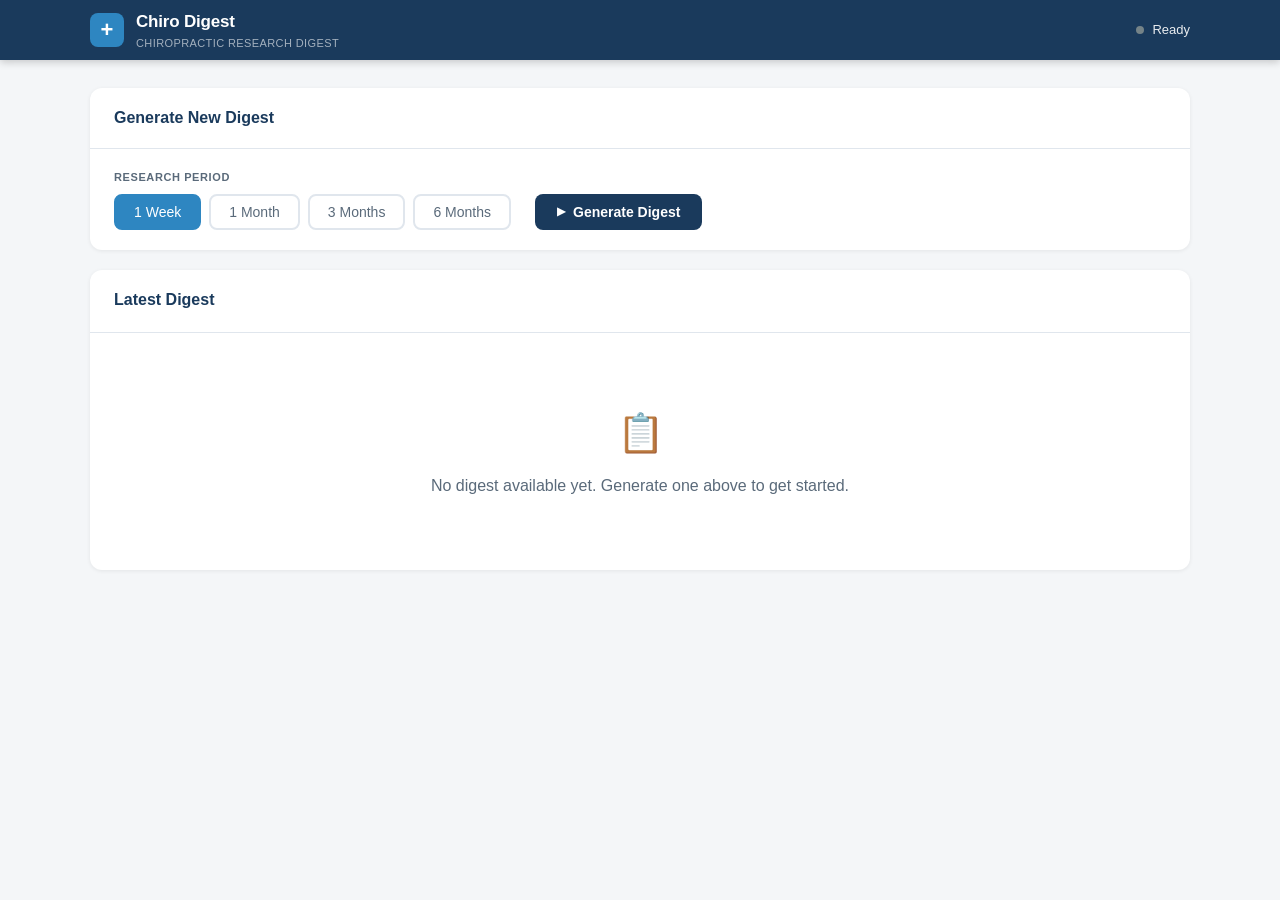
==== static/index.html @ 6b2f0325 "Add frontend web app with period selection - Serve static frontend from FastAPI at / (index.html, st" ====
<!DOCTYPE html>
<html lang="en">
<head>
  <meta charset="UTF-8">
  <meta name="viewport" content="width=device-width, initial-scale=1.0">
  <title>Chiro Digest</title>
  <link rel="stylesheet" href="/static/style.css">
</head>
<body>

  <header class="header">
    <div class="header-inner">
      <div class="brand">
        <div class="brand-icon">+</div>
        <div>
          <div class="brand-name">Chiro Digest</div>
          <div class="brand-sub">Chiropractic Research Digest</div>
        </div>
      </div>
      <div class="header-status">
        <span class="status-dot idle" id="status-dot"></span>
        <span id="status-text">Ready</span>
      </div>
    </div>
  </header>

  <main class="main">
    <div class="container">

      <!-- Control Panel -->
      <section class="panel">
        <div class="panel-header">
          <h2 class="panel-title">Generate New Digest</h2>
        </div>
        <div class="controls-body">
          <div class="period-group">
            <label class="control-label">Research Period</label>
            <div class="period-buttons">
              <button class="period-btn active" data-period="week">1 Week</button>
              <button class="period-btn" data-period="month">1 Month</button>
              <button class="period-btn" data-period="3months">3 Months</button>
              <button class="period-btn" data-period="6months">6 Months</button>
            </div>
          </div>
          <button class="generate-btn" id="generate-btn">
            <span class="btn-icon">&#9654;</span>
            Generate Digest
          </button>
        </div>
        <div class="progress-bar" id="progress-bar" style="display:none">
          <div class="progress-bar-inner"></div>
        </div>
        <div class="run-status" id="run-status" style="display:none"></div>
      </section>

      <!-- Digest Panel -->
      <section class="panel" id="digest-panel">
        <div class="panel-header">
          <div>
            <h2 class="panel-title" id="digest-title">Latest Digest</h2>
            <p class="panel-subtitle" id="digest-subtitle"></p>
          </div>
          <a class="pdf-btn" id="pdf-btn" style="display:none" target="_blank" rel="noopener">
            &#8595; Download PDF
          </a>
        </div>
        <div class="papers-grid" id="papers-grid">
          <div class="empty-state">
            <div class="empty-icon">&#128203;</div>
            <p>No digest available yet. Generate one above to get started.</p>
          </div>
        </div>
      </section>

      <!-- History Panel -->
      <section class="panel" id="history-panel" style="display:none">
        <div class="panel-header">
          <h2 class="panel-title">Previous Digests</h2>
        </div>
        <ul class="history-list" id="history-list"></ul>
      </section>

    </div>
  </main>

  <script src="/static/app.js"></script>
</body>
</html>
---- static/style.css ----
:root {
  --dark-blue: #1a3a5c;
  --accent: #2e86c1;
  --accent-light: #5dade2;
  --light-gray: #f4f6f8;
  --mid-gray: #e0e6ed;
  --text-primary: #1a2332;
  --text-secondary: #5a6a7a;
  --white: #ffffff;
  --success: #27ae60;
  --error: #e74c3c;
  --warning: #f0a500;
}

* { margin: 0; padding: 0; box-sizing: border-box; }

body {
  font-family: -apple-system, BlinkMacSystemFont, 'Segoe UI', Roboto, sans-serif;
  background: var(--light-gray);
  color: var(--text-primary);
  min-height: 100vh;
  line-height: 1.5;
}

/* ── Header ─────────────────────────────────────────────────────────────── */
.header {
  background: var(--dark-blue);
  color: var(--white);
  padding: 0 24px;
  position: sticky;
  top: 0;
  z-index: 100;
  box-shadow: 0 2px 8px rgba(0,0,0,0.2);
}

.header-inner {
  max-width: 1100px;
  margin: 0 auto;
  height: 60px;
  display: flex;
  align-items: center;
  justify-content: space-between;
}

.brand {
  display: flex;
  align-items: center;
  gap: 12px;
}

.brand-icon {
  width: 34px;
  height: 34px;
  background: var(--accent);
  border-radius: 8px;
  display: flex;
  align-items: center;
  justify-content: center;
  font-size: 22px;
  font-weight: 700;
  color: white;
  line-height: 1;
}

.brand-name {
  font-size: 17px;
  font-weight: 700;
  letter-spacing: -0.2px;
}

.brand-sub {
  font-size: 11px;
  opacity: 0.6;
  text-transform: uppercase;
  letter-spacing: 0.4px;
}

.header-status {
  display: flex;
  align-items: center;
  gap: 8px;
  font-size: 13px;
  opacity: 0.9;
}

.status-dot {
  width: 8px;
  height: 8px;
  border-radius: 50%;
  flex-shrink: 0;
}

.status-dot.idle    { background: #7f8c8d; }
.status-dot.running { background: var(--warning); animation: pulse 1.2s infinite; }
.status-dot.success { background: var(--success); }
.status-dot.error   { background: var(--error); }

@keyframes pulse {
  0%, 100% { opacity: 1; transform: scale(1); }
  50%       { opacity: 0.5; transform: scale(1.4); }
}

/* ── Layout ─────────────────────────────────────────────────────────────── */
.main { padding: 28px 24px 48px; }

.container {
  max-width: 1100px;
  margin: 0 auto;
  display: flex;
  flex-direction: column;
  gap: 20px;
}

/* ── Panels ─────────────────────────────────────────────────────────────── */
.panel {
  background: var(--white);
  border-radius: 12px;
  box-shadow: 0 1px 4px rgba(0,0,0,0.07);
  overflow: hidden;
}

.panel-header {
  padding: 18px 24px;
  border-bottom: 1px solid var(--mid-gray);
  display: flex;
  align-items: center;
  justify-content: space-between;
  gap: 12px;
}

.panel-title {
  font-size: 16px;
  font-weight: 600;
  color: var(--dark-blue);
}

.panel-subtitle {
  font-size: 13px;
  color: var(--text-secondary);
  margin-top: 2px;
}

/* ── Controls ───────────────────────────────────────────────────────────── */
.controls-body {
  padding: 20px 24px;
  display: flex;
  align-items: flex-end;
  gap: 24px;
  flex-wrap: wrap;
}

.control-label {
  display: block;
  font-size: 11px;
  font-weight: 700;
  text-transform: uppercase;
  letter-spacing: 0.6px;
  color: var(--text-secondary);
  margin-bottom: 8px;
}

.period-buttons {
  display: flex;
  gap: 8px;
  flex-wrap: wrap;
}

.period-btn {
  padding: 8px 18px;
  border: 2px solid var(--mid-gray);
  border-radius: 8px;
  background: transparent;
  color: var(--text-secondary);
  font-size: 14px;
  font-weight: 500;
  cursor: pointer;
  transition: border-color 0.15s, color 0.15s, background 0.15s;
}

.period-btn:hover {
  border-color: var(--accent);
  color: var(--accent);
}

.period-btn.active {
  border-color: var(--accent);
  background: var(--accent);
  color: white;
}

.generate-btn {
  padding: 10px 22px;
  background: var(--dark-blue);
  color: white;
  border: none;
  border-radius: 8px;
  font-size: 14px;
  font-weight: 600;
  cursor: pointer;
  display: flex;
  align-items: center;
  gap: 8px;
  transition: background 0.15s;
  white-space: nowrap;
}

.generate-btn:hover:not(:disabled) { background: var(--accent); }

.generate-btn:disabled {
  opacity: 0.5;
  cursor: not-allowed;
}

.btn-icon { font-size: 11px; }

/* ── Progress / status bar ──────────────────────────────────────────────── */
.progress-bar {
  height: 3px;
  background: var(--mid-gray);
}

.progress-bar-inner {
  height: 100%;
  background: var(--accent);
  width: 30%;
  animation: slide 1.6s ease-in-out infinite;
}

@keyframes slide {
  0%   { transform: translateX(-100%); width: 30%; }
  50%  { width: 55%; }
  100% { transform: translateX(400%); width: 30%; }
}

.run-status {
  padding: 10px 24px;
  font-size: 13px;
  color: var(--text-secondary);
  background: var(--light-gray);
  border-top: 1px solid var(--mid-gray);
}

/* ── Empty state ────────────────────────────────────────────────────────── */
.papers-grid { padding: 20px 24px; display: flex; flex-direction: column; gap: 16px; }

.empty-state {
  text-align: center;
  padding: 52px 24px;
  color: var(--text-secondary);
}

.empty-icon { font-size: 38px; margin-bottom: 12px; }

/* ── Paper cards ────────────────────────────────────────────────────────── */
.paper-card {
  border: 1px solid var(--mid-gray);
  border-radius: 10px;
  overflow: hidden;
  transition: box-shadow 0.15s;
}

.paper-card:hover { box-shadow: 0 4px 14px rgba(0,0,0,0.08); }

.paper-card-header {
  padding: 14px 18px;
  background: var(--light-gray);
  display: flex;
  align-items: flex-start;
  gap: 12px;
}

.paper-number {
  width: 26px;
  height: 26px;
  background: var(--dark-blue);
  color: white;
  border-radius: 50%;
  display: flex;
  align-items: center;
  justify-content: center;
  font-size: 11px;
  font-weight: 700;
  flex-shrink: 0;
  margin-top: 1px;
}

.paper-title {
  font-size: 14px;
  font-weight: 600;
  color: var(--dark-blue);
  line-height: 1.45;
  flex: 1;
}

.relevance-stars {
  display: flex;
  gap: 1px;
  font-size: 13px;
  flex-shrink: 0;
  margin-top: 2px;
}

.star-filled { color: var(--warning); }
.star-empty  { color: var(--mid-gray); }

.paper-meta {
  padding: 10px 18px;
  font-size: 12px;
  color: var(--text-secondary);
  display: flex;
  gap: 18px;
  flex-wrap: wrap;
  border-bottom: 1px solid var(--mid-gray);
}

.paper-body {
  padding: 16px 18px;
  display: grid;
  grid-template-columns: 1fr 1fr;
  gap: 16px;
}

@media (max-width: 680px) { .paper-body { grid-template-columns: 1fr; } }

.paper-section-label {
  font-size: 10px;
  font-weight: 700;
  text-transform: uppercase;
  letter-spacing: 0.6px;
  color: var(--accent);
  margin-bottom: 4px;
}

.paper-section-text {
  font-size: 13.5px;
  line-height: 1.55;
  color: var(--text-primary);
}

.paper-footer {
  padding: 10px 18px;
  display: flex;
  align-items: center;
  gap: 8px;
  flex-wrap: wrap;
  border-top: 1px solid var(--mid-gray);
  background: var(--light-gray);
}

.tag {
  padding: 3px 10px;
  border-radius: 12px;
  font-size: 12px;
}

.tag-design { background: #e8f4fb; color: var(--accent); }
.tag-sample { background: var(--mid-gray); color: var(--text-secondary); }

.pubmed-link {
  margin-left: auto;
  color: var(--accent);
  text-decoration: none;
  font-size: 12px;
  font-weight: 500;
}

.pubmed-link:hover { text-decoration: underline; }

/* ── PDF button ─────────────────────────────────────────────────────────── */
.pdf-btn {
  padding: 8px 16px;
  background: var(--accent);
  color: white;
  border-radius: 8px;
  text-decoration: none;
  font-size: 13px;
  font-weight: 600;
  white-space: nowrap;
  transition: background 0.15s;
}

.pdf-btn:hover { background: var(--accent-light); }

/* ── History ────────────────────────────────────────────────────────────── */
.history-list { list-style: none; padding: 4px 0; }

.history-item {
  padding: 12px 24px;
  border-bottom: 1px solid var(--mid-gray);
  display: flex;
  align-items: center;
  justify-content: space-between;
  cursor: pointer;
  transition: background 0.1s;
}

.history-item:last-child { border-bottom: none; }
.history-item:hover { background: var(--light-gray); }
.history-item.active { background: #e8f4fb; }

.history-period { font-size: 14px; font-weight: 500; color: var(--dark-blue); }
.history-meta   { font-size: 12px; color: var(--text-secondary); margin-top: 1px; }
.history-count  { font-size: 12px; color: var(--text-secondary); flex-shrink: 0; }

.history-period-badge {
  display: inline-block;
  margin-left: 8px;
  padding: 1px 8px;
  border-radius: 10px;
  font-size: 11px;
  font-weight: 600;
  background: #e8f4fb;
  color: var(--accent);
  vertical-align: middle;
}
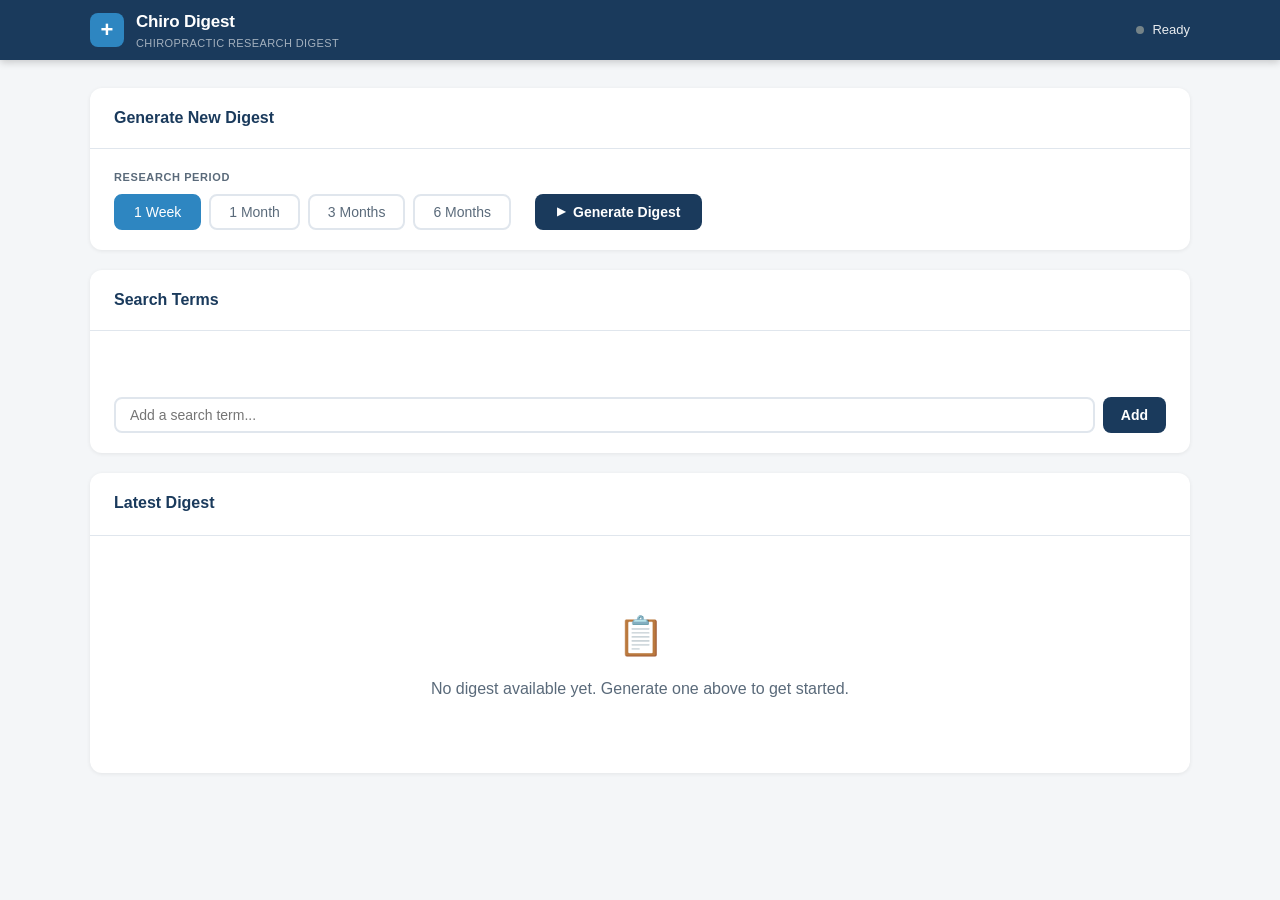
==== commit e9006bbc: "Add search terms management, digest delete, step-by-step status, 0-papers guard - GET/PUT /search-te" ====
--- a/static/index.html
+++ b/static/index.html
@@ -27,7 +27,7 @@
   <main class="main">
     <div class="container">
 
-      <!-- Control Panel -->
+      <!-- Generate Panel -->
       <section class="panel">
         <div class="panel-header">
           <h2 class="panel-title">Generate New Digest</h2>
@@ -47,10 +47,36 @@
             Generate Digest
           </button>
         </div>
-        <div class="progress-bar" id="progress-bar" style="display:none">
-          <div class="progress-bar-inner"></div>
+
+        <!-- Step progress (shown while running) -->
+        <div id="step-progress" style="display:none">
+          <div class="progress-bar">
+            <div class="progress-bar-inner"></div>
+          </div>
+          <div class="step-status" id="step-status"></div>
         </div>
+
         <div class="run-status" id="run-status" style="display:none"></div>
+      </section>
+
+      <!-- Search Terms Panel -->
+      <section class="panel">
+        <div class="panel-header">
+          <h2 class="panel-title">Search Terms</h2>
+          <div class="terms-actions">
+            <span class="terms-unsaved" id="terms-unsaved" style="display:none">Unsaved changes</span>
+            <button class="save-terms-btn" id="save-terms-btn" style="display:none">Save</button>
+          </div>
+        </div>
+        <div class="terms-body">
+          <div class="terms-chips" id="terms-chips">
+            <!-- chips rendered by JS -->
+          </div>
+          <div class="terms-add">
+            <input class="terms-input" id="terms-input" type="text" placeholder="Add a search term..." />
+            <button class="add-term-btn" id="add-term-btn">Add</button>
+          </div>
+        </div>
       </section>
 
       <!-- Digest Panel -->
--- a/static/style.css
+++ b/static/style.css
@@ -10,6 +10,7 @@
   --success: #27ae60;
   --error: #e74c3c;
   --warning: #f0a500;
+  --danger-light: #fdf2f2;
 }
 
 * { margin: 0; padding: 0; box-sizing: border-box; }
@@ -42,54 +43,22 @@
   justify-content: space-between;
 }
 
-.brand {
-  display: flex;
-  align-items: center;
-  gap: 12px;
-}
+.brand { display: flex; align-items: center; gap: 12px; }
 
 .brand-icon {
-  width: 34px;
-  height: 34px;
+  width: 34px; height: 34px;
   background: var(--accent);
   border-radius: 8px;
-  display: flex;
-  align-items: center;
-  justify-content: center;
-  font-size: 22px;
-  font-weight: 700;
-  color: white;
-  line-height: 1;
-}
-
-.brand-name {
-  font-size: 17px;
-  font-weight: 700;
-  letter-spacing: -0.2px;
-}
-
-.brand-sub {
-  font-size: 11px;
-  opacity: 0.6;
-  text-transform: uppercase;
-  letter-spacing: 0.4px;
-}
-
-.header-status {
-  display: flex;
-  align-items: center;
-  gap: 8px;
-  font-size: 13px;
-  opacity: 0.9;
-}
-
-.status-dot {
-  width: 8px;
-  height: 8px;
-  border-radius: 50%;
-  flex-shrink: 0;
-}
-
+  display: flex; align-items: center; justify-content: center;
+  font-size: 22px; font-weight: 700; color: white; line-height: 1;
+}
+
+.brand-name { font-size: 17px; font-weight: 700; letter-spacing: -0.2px; }
+.brand-sub  { font-size: 11px; opacity: 0.6; text-transform: uppercase; letter-spacing: 0.4px; }
+
+.header-status { display: flex; align-items: center; gap: 8px; font-size: 13px; opacity: 0.9; }
+
+.status-dot { width: 8px; height: 8px; border-radius: 50%; flex-shrink: 0; }
 .status-dot.idle    { background: #7f8c8d; }
 .status-dot.running { background: var(--warning); animation: pulse 1.2s infinite; }
 .status-dot.success { background: var(--success); }
@@ -106,9 +75,7 @@
 .container {
   max-width: 1100px;
   margin: 0 auto;
-  display: flex;
-  flex-direction: column;
-  gap: 20px;
+  display: flex; flex-direction: column; gap: 20px;
 }
 
 /* ── Panels ─────────────────────────────────────────────────────────────── */
@@ -122,263 +89,196 @@
 .panel-header {
   padding: 18px 24px;
   border-bottom: 1px solid var(--mid-gray);
-  display: flex;
-  align-items: center;
-  justify-content: space-between;
-  gap: 12px;
-}
-
-.panel-title {
-  font-size: 16px;
-  font-weight: 600;
-  color: var(--dark-blue);
-}
-
-.panel-subtitle {
-  font-size: 13px;
-  color: var(--text-secondary);
-  margin-top: 2px;
-}
-
-/* ── Controls ───────────────────────────────────────────────────────────── */
+  display: flex; align-items: center; justify-content: space-between; gap: 12px;
+}
+
+.panel-title   { font-size: 16px; font-weight: 600; color: var(--dark-blue); }
+.panel-subtitle { font-size: 13px; color: var(--text-secondary); margin-top: 2px; }
+
+/* ── Generate controls ──────────────────────────────────────────────────── */
 .controls-body {
   padding: 20px 24px;
-  display: flex;
-  align-items: flex-end;
-  gap: 24px;
-  flex-wrap: wrap;
+  display: flex; align-items: flex-end; gap: 24px; flex-wrap: wrap;
 }
 
 .control-label {
-  display: block;
-  font-size: 11px;
-  font-weight: 700;
-  text-transform: uppercase;
-  letter-spacing: 0.6px;
-  color: var(--text-secondary);
-  margin-bottom: 8px;
-}
-
-.period-buttons {
-  display: flex;
-  gap: 8px;
-  flex-wrap: wrap;
-}
+  display: block; font-size: 11px; font-weight: 700;
+  text-transform: uppercase; letter-spacing: 0.6px;
+  color: var(--text-secondary); margin-bottom: 8px;
+}
+
+.period-buttons { display: flex; gap: 8px; flex-wrap: wrap; }
 
 .period-btn {
   padding: 8px 18px;
   border: 2px solid var(--mid-gray);
-  border-radius: 8px;
-  background: transparent;
-  color: var(--text-secondary);
-  font-size: 14px;
-  font-weight: 500;
-  cursor: pointer;
-  transition: border-color 0.15s, color 0.15s, background 0.15s;
-}
-
-.period-btn:hover {
-  border-color: var(--accent);
-  color: var(--accent);
-}
-
-.period-btn.active {
-  border-color: var(--accent);
-  background: var(--accent);
-  color: white;
-}
+  border-radius: 8px; background: transparent;
+  color: var(--text-secondary); font-size: 14px; font-weight: 500;
+  cursor: pointer; transition: border-color 0.15s, color 0.15s, background 0.15s;
+}
+.period-btn:hover  { border-color: var(--accent); color: var(--accent); }
+.period-btn.active { border-color: var(--accent); background: var(--accent); color: white; }
 
 .generate-btn {
   padding: 10px 22px;
-  background: var(--dark-blue);
-  color: white;
-  border: none;
-  border-radius: 8px;
-  font-size: 14px;
-  font-weight: 600;
-  cursor: pointer;
-  display: flex;
-  align-items: center;
-  gap: 8px;
-  transition: background 0.15s;
-  white-space: nowrap;
-}
-
+  background: var(--dark-blue); color: white;
+  border: none; border-radius: 8px;
+  font-size: 14px; font-weight: 600; cursor: pointer;
+  display: flex; align-items: center; gap: 8px;
+  transition: background 0.15s; white-space: nowrap;
+}
 .generate-btn:hover:not(:disabled) { background: var(--accent); }
-
-.generate-btn:disabled {
-  opacity: 0.5;
-  cursor: not-allowed;
-}
-
+.generate-btn:disabled { opacity: 0.5; cursor: not-allowed; }
 .btn-icon { font-size: 11px; }
 
-/* ── Progress / status bar ──────────────────────────────────────────────── */
-.progress-bar {
-  height: 3px;
-  background: var(--mid-gray);
-}
-
+/* ── Step progress ───────────────────────────────────────────────────────── */
+.progress-bar { height: 3px; background: var(--mid-gray); }
 .progress-bar-inner {
-  height: 100%;
-  background: var(--accent);
-  width: 30%;
-  animation: slide 1.6s ease-in-out infinite;
-}
-
+  height: 100%; background: var(--accent);
+  width: 30%; animation: slide 1.6s ease-in-out infinite;
+}
 @keyframes slide {
   0%   { transform: translateX(-100%); width: 30%; }
   50%  { width: 55%; }
   100% { transform: translateX(400%); width: 30%; }
 }
 
+.step-status {
+  padding: 10px 24px;
+  font-size: 13px; font-weight: 500;
+  color: var(--accent);
+  background: #eaf4fb;
+  border-top: 1px solid #d0e8f5;
+}
+
 .run-status {
   padding: 10px 24px;
-  font-size: 13px;
-  color: var(--text-secondary);
-  background: var(--light-gray);
-  border-top: 1px solid var(--mid-gray);
-}
-
-/* ── Empty state ────────────────────────────────────────────────────────── */
+  font-size: 13px; color: var(--text-secondary);
+  background: var(--light-gray); border-top: 1px solid var(--mid-gray);
+}
+
+/* ── Search terms panel ─────────────────────────────────────────────────── */
+.terms-actions { display: flex; align-items: center; gap: 10px; }
+
+.terms-unsaved {
+  font-size: 12px; color: var(--warning); font-weight: 500;
+}
+
+.save-terms-btn {
+  padding: 6px 16px;
+  background: var(--success); color: white;
+  border: none; border-radius: 6px;
+  font-size: 13px; font-weight: 600; cursor: pointer;
+  transition: opacity 0.15s;
+}
+.save-terms-btn:hover { opacity: 0.85; }
+
+.terms-body { padding: 16px 24px 20px; }
+
+.terms-chips {
+  display: flex; flex-wrap: wrap; gap: 8px; margin-bottom: 14px; min-height: 36px;
+}
+
+.term-chip {
+  display: flex; align-items: center; gap: 6px;
+  padding: 5px 10px 5px 14px;
+  background: #e8f4fb; border: 1px solid #c0ddf0;
+  border-radius: 20px; font-size: 13px; color: var(--dark-blue);
+}
+
+.term-remove {
+  width: 18px; height: 18px;
+  background: none; border: none; cursor: pointer;
+  color: var(--text-secondary); font-size: 15px; line-height: 1;
+  border-radius: 50%; display: flex; align-items: center; justify-content: center;
+  padding: 0; transition: background 0.1s, color 0.1s;
+}
+.term-remove:hover { background: var(--error); color: white; }
+
+.terms-add { display: flex; gap: 8px; }
+
+.terms-input {
+  flex: 1; padding: 8px 14px;
+  border: 2px solid var(--mid-gray); border-radius: 8px;
+  font-size: 14px; color: var(--text-primary);
+  outline: none; transition: border-color 0.15s;
+}
+.terms-input:focus { border-color: var(--accent); }
+
+.add-term-btn {
+  padding: 8px 18px;
+  background: var(--dark-blue); color: white;
+  border: none; border-radius: 8px;
+  font-size: 14px; font-weight: 600; cursor: pointer;
+  transition: background 0.15s; white-space: nowrap;
+}
+.add-term-btn:hover { background: var(--accent); }
+
+/* ── Digest panel ───────────────────────────────────────────────────────── */
 .papers-grid { padding: 20px 24px; display: flex; flex-direction: column; gap: 16px; }
 
-.empty-state {
-  text-align: center;
-  padding: 52px 24px;
-  color: var(--text-secondary);
-}
-
-.empty-icon { font-size: 38px; margin-bottom: 12px; }
+.empty-state { text-align: center; padding: 52px 24px; color: var(--text-secondary); }
+.empty-icon  { font-size: 38px; margin-bottom: 12px; }
 
 /* ── Paper cards ────────────────────────────────────────────────────────── */
 .paper-card {
-  border: 1px solid var(--mid-gray);
-  border-radius: 10px;
-  overflow: hidden;
+  border: 1px solid var(--mid-gray); border-radius: 10px; overflow: hidden;
   transition: box-shadow 0.15s;
 }
-
 .paper-card:hover { box-shadow: 0 4px 14px rgba(0,0,0,0.08); }
 
 .paper-card-header {
-  padding: 14px 18px;
-  background: var(--light-gray);
-  display: flex;
-  align-items: flex-start;
-  gap: 12px;
+  padding: 14px 18px; background: var(--light-gray);
+  display: flex; align-items: flex-start; gap: 12px;
 }
 
 .paper-number {
-  width: 26px;
-  height: 26px;
-  background: var(--dark-blue);
-  color: white;
-  border-radius: 50%;
-  display: flex;
-  align-items: center;
-  justify-content: center;
-  font-size: 11px;
-  font-weight: 700;
-  flex-shrink: 0;
-  margin-top: 1px;
-}
-
-.paper-title {
-  font-size: 14px;
-  font-weight: 600;
-  color: var(--dark-blue);
-  line-height: 1.45;
-  flex: 1;
-}
-
-.relevance-stars {
-  display: flex;
-  gap: 1px;
-  font-size: 13px;
-  flex-shrink: 0;
-  margin-top: 2px;
-}
-
+  width: 26px; height: 26px;
+  background: var(--dark-blue); color: white; border-radius: 50%;
+  display: flex; align-items: center; justify-content: center;
+  font-size: 11px; font-weight: 700; flex-shrink: 0; margin-top: 1px;
+}
+
+.paper-title { font-size: 14px; font-weight: 600; color: var(--dark-blue); line-height: 1.45; flex: 1; }
+
+.relevance-stars { display: flex; gap: 1px; font-size: 13px; flex-shrink: 0; margin-top: 2px; }
 .star-filled { color: var(--warning); }
 .star-empty  { color: var(--mid-gray); }
 
-.paper-meta {
-  padding: 10px 18px;
-  font-size: 12px;
-  color: var(--text-secondary);
-  display: flex;
-  gap: 18px;
-  flex-wrap: wrap;
-  border-bottom: 1px solid var(--mid-gray);
-}
-
 .paper-body {
   padding: 16px 18px;
-  display: grid;
-  grid-template-columns: 1fr 1fr;
-  gap: 16px;
-}
-
+  display: grid; grid-template-columns: 1fr 1fr; gap: 16px;
+}
 @media (max-width: 680px) { .paper-body { grid-template-columns: 1fr; } }
 
 .paper-section-label {
-  font-size: 10px;
-  font-weight: 700;
-  text-transform: uppercase;
-  letter-spacing: 0.6px;
-  color: var(--accent);
-  margin-bottom: 4px;
-}
-
-.paper-section-text {
-  font-size: 13.5px;
-  line-height: 1.55;
-  color: var(--text-primary);
-}
+  font-size: 10px; font-weight: 700; text-transform: uppercase;
+  letter-spacing: 0.6px; color: var(--accent); margin-bottom: 4px;
+}
+.paper-section-text { font-size: 13.5px; line-height: 1.55; color: var(--text-primary); }
 
 .paper-footer {
   padding: 10px 18px;
-  display: flex;
-  align-items: center;
-  gap: 8px;
-  flex-wrap: wrap;
-  border-top: 1px solid var(--mid-gray);
-  background: var(--light-gray);
-}
-
-.tag {
-  padding: 3px 10px;
-  border-radius: 12px;
-  font-size: 12px;
-}
-
+  display: flex; align-items: center; gap: 8px; flex-wrap: wrap;
+  border-top: 1px solid var(--mid-gray); background: var(--light-gray);
+}
+
+.tag { padding: 3px 10px; border-radius: 12px; font-size: 12px; }
 .tag-design { background: #e8f4fb; color: var(--accent); }
 .tag-sample { background: var(--mid-gray); color: var(--text-secondary); }
 
 .pubmed-link {
-  margin-left: auto;
-  color: var(--accent);
-  text-decoration: none;
-  font-size: 12px;
-  font-weight: 500;
-}
-
+  margin-left: auto; color: var(--accent); text-decoration: none;
+  font-size: 12px; font-weight: 500;
+}
 .pubmed-link:hover { text-decoration: underline; }
 
 /* ── PDF button ─────────────────────────────────────────────────────────── */
 .pdf-btn {
-  padding: 8px 16px;
-  background: var(--accent);
-  color: white;
-  border-radius: 8px;
-  text-decoration: none;
-  font-size: 13px;
-  font-weight: 600;
-  white-space: nowrap;
-  transition: background 0.15s;
-}
-
+  padding: 8px 16px; background: var(--accent); color: white;
+  border-radius: 8px; text-decoration: none;
+  font-size: 13px; font-weight: 600; white-space: nowrap; transition: background 0.15s;
+}
 .pdf-btn:hover { background: var(--accent-light); }
 
 /* ── History ────────────────────────────────────────────────────────────── */
@@ -387,29 +287,52 @@
 .history-item {
   padding: 12px 24px;
   border-bottom: 1px solid var(--mid-gray);
-  display: flex;
-  align-items: center;
-  justify-content: space-between;
-  cursor: pointer;
-  transition: background 0.1s;
-}
-
+  display: flex; align-items: center; justify-content: space-between; gap: 12px;
+  cursor: pointer; transition: background 0.1s; position: relative;
+}
 .history-item:last-child { border-bottom: none; }
 .history-item:hover { background: var(--light-gray); }
 .history-item.active { background: #e8f4fb; }
 
+.history-item-main { flex: 1; min-width: 0; }
 .history-period { font-size: 14px; font-weight: 500; color: var(--dark-blue); }
 .history-meta   { font-size: 12px; color: var(--text-secondary); margin-top: 1px; }
-.history-count  { font-size: 12px; color: var(--text-secondary); flex-shrink: 0; }
+
+.history-item-right { display: flex; align-items: center; gap: 12px; flex-shrink: 0; }
+.history-count      { font-size: 12px; color: var(--text-secondary); }
 
 .history-period-badge {
-  display: inline-block;
-  margin-left: 8px;
-  padding: 1px 8px;
-  border-radius: 10px;
-  font-size: 11px;
-  font-weight: 600;
-  background: #e8f4fb;
-  color: var(--accent);
-  vertical-align: middle;
-}
+  display: inline-block; margin-left: 8px;
+  padding: 1px 8px; border-radius: 10px;
+  font-size: 11px; font-weight: 600;
+  background: #e8f4fb; color: var(--accent); vertical-align: middle;
+}
+
+/* Delete button */
+.delete-digest-btn {
+  width: 28px; height: 28px;
+  background: none; border: 1px solid var(--mid-gray);
+  border-radius: 6px; cursor: pointer; color: var(--text-secondary);
+  font-size: 14px; display: flex; align-items: center; justify-content: center;
+  transition: all 0.15s; flex-shrink: 0;
+}
+.delete-digest-btn:hover { background: var(--error); border-color: var(--error); color: white; }
+
+/* Inline delete confirmation */
+.delete-confirm {
+  padding: 10px 24px;
+  background: var(--danger-light);
+  border-top: 1px solid #f5c6c6;
+  display: flex; align-items: center; gap: 12px; font-size: 13px; color: var(--error);
+}
+.delete-confirm-btns { display: flex; gap: 8px; margin-left: auto; }
+.btn-cancel {
+  padding: 5px 14px; background: none; border: 1px solid var(--mid-gray);
+  border-radius: 6px; font-size: 13px; cursor: pointer; color: var(--text-secondary);
+}
+.btn-cancel:hover { background: var(--mid-gray); }
+.btn-confirm-delete {
+  padding: 5px 14px; background: var(--error); border: none;
+  border-radius: 6px; font-size: 13px; font-weight: 600; cursor: pointer; color: white;
+}
+.btn-confirm-delete:hover { opacity: 0.85; }
